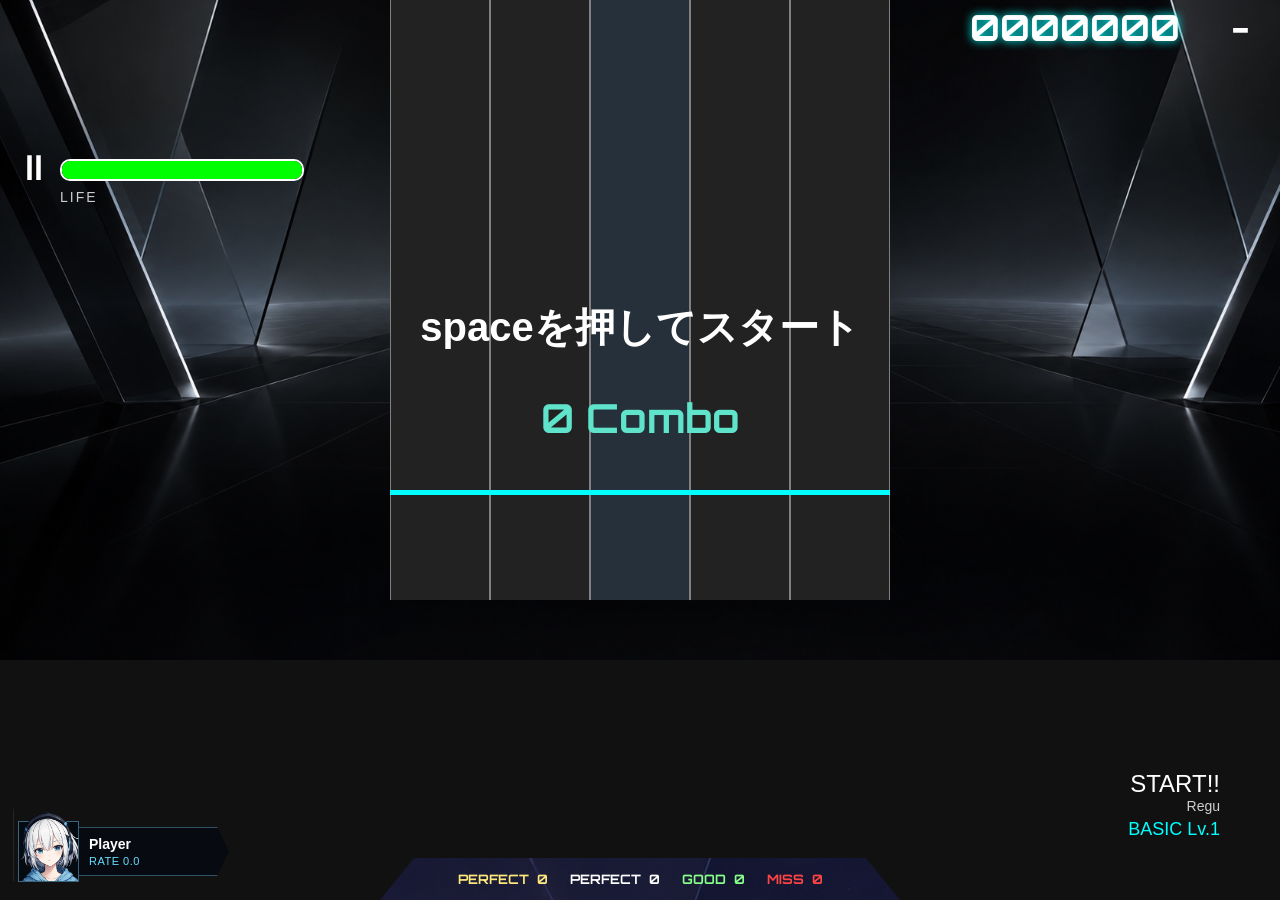
==== index.html @ 414ab13a "first release" ====
<!DOCTYPE html>
<html lang="ja">

<head>
  <meta charset="UTF-8">
  <title>Rhythm Game</title>
  <meta name="viewport" content="width=device-width, initial-scale=1.0, maximum-scale=1.0, user-scalable=no">

  <link rel="stylesheet" href="style.css">

  <link
  rel="preconnect"
  href="https://fonts.googleapis.com">

<link
  rel="preconnect"
  href="https://fonts.gstatic.com"
  crossorigin>

<link
  href="https://fonts.googleapis.com/css2?family=Orbitron:wght@700&display=swap"
  rel="stylesheet">
  
</head>

<body>

  <div id="game">

    <div class="lane" id="lane0">
      <div class="flash"></div>
    </div>

    <div class="lane" id="lane1">
      <div class="flash"></div>
    </div>

    <div class="lane" id="lane2">
      <div class="flash"></div>
    </div>

    <div class="lane" id="lane3">
      <div class="flash"></div>
    </div>

    <div class="lane" id="lane4">
      <div class="flash"></div>
    </div>

    <div id="judgeline"></div>

    <div id="cover"></div>

    <h1 id="startText">
  spaceを押してスタート
</h1>
    <div id="scoreArea">
  <h2 id="score">0000000</h2>
  <h2 id="rank">-</h2>
</div>
    <p id="fastLate"></p>
    <h2 id="combo">0 Combo</h2>
    <button id="pauseButton">⏸</button>

    <div id="clearSplash">CLEAR!</div>
    <div id="finishRing"></div>

    <h1 id="fullCombo">FULL COMBO!!</h1>
<h1 id="allPerfect">ALL PERFECT!!</h1>
<h1 id="ultimatePerfect">ULTIMATE PERFECT!!!</h1>

    <h1 id="failed">FAILED</h1>
 
    <div id="lifeText">
  LIFE
</div>

    <div id="lifeBar">
    <div id="lifeFill"></div>
    </div>

  </div>

  <div id="judgeCounterPanel">
  <span class="judgeCounter yellow">PERFECT <b id="yellowPerfectCounter">0</b></span>
  <span class="judgeCounter white">PERFECT <b id="whitePerfectCounter">0</b></span>
  <span class="judgeCounter good">GOOD <b id="goodCounter">0</b></span>
  <span class="judgeCounter miss">MISS <b id="missCounter">0</b></span>
</div>

  <h1 id="result"></h1>

   <div id="songInfo">

    <div id="songTitle"></div>

    <div id="songArtist"></div>

    <div id="songDifficulty"></div>

  </div>
  
  <div id="resultScreen">

  <div id="resultPartnerArea">
  <img id="resultPartnerImage" src="images/partners/breaka_full.png" alt="">
  </div>

  <div id="profileArea">
  <button id="partnerIconButton">
    <img id="partnerIcon" src="images/partners/breaka_icon.png" alt="">
  </button>

  <div id="profilePanel">
    <div id="profileName">Player</div>
    <div>
      <span id="rateGain"></span>
      <span id="profileRate">RATE 0.0</span>
    </div>
  </div>

</div>

  <!-- 帯 -->
  <div id="resultBanner">
    <div id="resultBadge"></div>
  </div>

  <!-- メインエリア -->
  <div id="resultMain">

    <!-- 左半分 -->
    <div id="resultLeft">

      <div id="resultSongInfo">
        <div id="resultTitle"></div>
        <div id="resultArtist"></div>
        <div id="resultDifficulty"></div>
      </div>

      <div id="resultScoreArea">
        <div id="resultScore"></div>
        <div id="resultRank"></div>
      </div>

      <div id="resultBestScore"></div>

      <div id="resultJudge">
        <div id="resultYellowPerfect"></div>
        <div id="resultPerfect"></div>
        <div id="resultGood"></div>
        <div id="resultMiss"></div>
      </div>

      <div id="resultFastLate">
        <div id="resultFast"></div>
        <div id="resultLate"></div>
      </div>

      <div id="partnerExpNotify"></div>

    </div>

    <!-- 右半分 -->
    <div id="resultRight">
      <img id="resultJacket" src="" alt="jacket">
    </div>

  </div>
  <div id="storyUnlockNotice"></div>

  <!-- ボタン -->
  <div id="resultButtons">
    <button id="retryButton">RETRY</button>
    <button id="selectButton">SELECT</button>
  </div>
  
</div>

</div>

<div id="pauseScreen">
  <button id="pauseRetry">RETRY</button>
  <button id="pauseBack">BACK</button>
  <button id="pauseContinue">CONTINUE</button>
</div>

<div id="fadeOverlay"></div>
<div id="blackOverlay"></div>
<div id="secretNoiseOverlay"></div>

 <script src="script.js"></script>

</body>

<div id="playProfileArea">
  <div id="playPartnerIconButton">
    <img id="playPartnerIcon" src="images/partners/breaka_icon.png" alt="">
  </div>

  <div id="playProfilePanel">
    <div id="playProfileName">Player</div>
    <div id="playProfileRate">RATE 0.0</div>
  </div>
</div>

</html>
---- style.css ----
body {
  background: #111;

  margin: 0;

  overflow: hidden;

  color: white;

  font-family: sans-serif;

  text-align: center;
}

#game {
  width: 500px;

  height: 600px;

  margin: auto;

  position: relative;

  background: #222;

  display: flex;

  overflow: hidden;
}

.lane {
  width: 100px;

  height: 100%;

  position: relative;

  border-left: 1px solid gray;

  border-right: 1px solid gray;

  overflow: hidden;
}

#lane2 {
  background: #26303a;
}

.note {
  width: 80px;

  height: 20px;

  background: hotpink;

  position: absolute;

  left: 10px;

  z-index: 2;

  border-radius: 10px;
}

#judgeline {
  position: absolute;

  bottom: 105px;

  width: 100%;

  height: 5px;

  background: cyan;

  z-index: 6;
}

#result {
  position: fixed;
  left: 50%;
  top: 600px;
  transform: translateX(-50%);
  transform-origin: center;
  font-size: 28px;
  font-family: 'Orbitron', sans-serif;
  pointer-events: none;
  z-index: 10;
  white-space: nowrap;
}

#combo {
  position: absolute;

  left: 50%;

  top: 360px;

  transform: translateX(-50%);

  font-size: 40px;

  color: rgb(95, 228, 203);

  z-index: 10;

  pointer-events: none;

   font-family:'Orbitron',sans-serif;

   white-space: nowrap;
}

.flash {
  position: absolute;
  bottom: 98px;
  width: 100%;
  height: 20px;
  background: radial-gradient(ellipse at center, rgba(255,255,255,1) 0%, rgba(255,255,255,0.7) 60%, transparent 100%);
  opacity: 0;
  transition: 0.05s;
  z-index: 4;
  filter: blur(1.2px);
  clip-path: none; /* blurとclip-pathは相性が悪いので削除 */
}

.dual {
  background: cyan;
  box-shadow:
    0 0 10px cyan;
}

#lifeBar {
  position: fixed;
  left: 60px;
  bottom: 719px;
  width: 240px;
  height: 18px;
  border: 2px solid white;
  background: #222;
  overflow: hidden;
  border-radius: 10px;
}

#lifeFill {
  display: block;
  width: 100%;
  height: 100%;
  background: lime;
  transition:
  width 0.2s linear,
  background-color 0.2s linear;
  border-radius: 7px
}

#judgeCounterPanel {
  position: fixed;
  left: 50%;
  bottom: 0;
  transform: translateX(-50%);
  width: 520px;
  height: 42px;
  display: flex;
  align-items: center;
  justify-content: center;
  gap: 22px;
  background: url(assets/bg/story_bg.jpg);
  color: white;
  font-family: "Orbitron", sans-serif;
  font-size: 13px;
  font-weight: bold;
  z-index: 70;
  pointer-events: none;
  clip-path: polygon(
    34px 0%,
    calc(100% - 34px) 0%,
    100% 100%,
    0% 100%
  );
}

.judgeCounter b {
  margin-left: 4px;
}

.judgeCounter.yellow {
  color: #ffe87c;
}

.judgeCounter.white {
  color: #ffffff;
}

.judgeCounter.good {
  color: #88FF88;
}

.judgeCounter.miss {
  color: #ff4444;
}

#failed {
  position: absolute;

  left: 50%;
  top: 320px;

  transform: translateX(-50%);

  font-size: 64px;

  color: red;

  opacity: 0;

  z-index: 30;

  pointer-events: none;

  text-shadow:
    0 0 10px red;

    font-family:
    'Orbitron',
    sans-serif;

  letter-spacing: 2px;
}

.measureLine {
  position: absolute;
  width: 500px;
  height: 1px;
  background: rgba(255, 255, 255, 0.3);
}

@keyframes heartbeat {
  0%   { transform: translate(-50%, -50%) scale(1); }
  10%  { transform: translate(-50%, -50%) scale(1.08); }
  20%  { transform: translate(-50%, -50%) scale(1); }
  30%  { transform: translate(-50%, -50%) scale(1.05); }
  40%  { transform: translate(-50%, -50%) scale(1); }
  100% { transform: translate(-50%, -50%) scale(1); }
}

#startText {
  position: absolute;
  top: 50%;
  left: 50%;
  transform: translate(-50%, -50%);
  color: white;
  font-size: 40px;
  z-index: 20;
  white-space: nowrap;
  animation: heartbeat 1.2s ease-in-out infinite;
}

#lifeText {
  position: fixed;
  left: 60px;
  bottom: 695px;
  color: white;
  font-size: 14px;
  letter-spacing: 2px;
  opacity: 0.8;
}

#songInfo {
  position: fixed;
  right: 60px;
  bottom: 60px;
  text-align: right;
  color: white;
  z-index: 9999;
  overflow: visible;
  height: auto;
}

#songTitle {
  font-size: 24px;
}

#songArtist {
  font-size: 14px;
  opacity: 0.8;
}

#songDifficulty {
  display: block;
  color: cyan;
  font-size: 18px;
 margin-top: 5px;
}

#score {
  position: fixed;
  top: -25px;
  right: 100px;
  color: white;
  font-size: 36px;
  font-family:
    'Orbitron',
    sans-serif;

  text-shadow:
    0 0 10px cyan;
}

#rank {
  position: fixed;
  top: -25px;
  right: 30px;
  font-size: 36px;
  font-family: 'Orbitron', sans-serif;
}

#fastLate {
  position: absolute;
  left: 50%;
  top: 335px;
  transform: translateX(-50%);
  font-size: 18px;
  color: white;
  z-index: 10;
  pointer-events: none;
  font-family: 'Orbitron', sans-serif;
}

#finishRing {
  position: fixed;
  left: 50%;
  top: 42%;
  width: 80px;
  height: 80px;
  border: 2px solid rgba(255, 183, 197, 0.8);
  border-radius: 50%;
  transform: translate(-50%, -50%) scale(0.2);
  opacity: 0;
  pointer-events: none;
  z-index: 119;
}

#finishRing.show {
  animation: finishRingExpand 0.55s ease-out forwards;
}

@keyframes finishRingExpand {
  0% {
    opacity: 0.75;
    transform: translate(-50%, -50%) scale(0.2);
  }
  100% {
    opacity: 0;
    transform: translate(-50%, -50%) scale(8);
  }
}

#clearSplash {
  position: fixed;
  left: 50%;
  top: 42%;
  transform: translate(-50%, -50%) scale(0.92);
  font-family: "Orbitron", sans-serif;
  font-size: 72px;
  font-weight: bold;
  letter-spacing: 2px;
  opacity: 0;
  pointer-events: none;
  z-index: 120;
  text-shadow:
    0 0 10px currentColor,
    0 0 28px currentColor;
}

#clearSplash.show {
  animation: clearSplashFade 1.2s ease forwards;
}

@keyframes clearSplashFade {
  0% {
    opacity: 0;
    transform: translate(-50%, -50%) scale(0.88);
  }
  18% {
    opacity: 1;
    transform: translate(-50%, -50%) scale(1.04);
  }
  70% {
    opacity: 1;
    transform: translate(-50%, -50%) scale(1);
  }
  100% {
    opacity: 0;
    transform: translate(-50%, -50%) scale(1.08);
  }
}

#fullCombo {
  position: fixed;
  font-size: 42px;
  top: 370px;
  left: 50%;
  transform: translateX(-50%);
  color: #FFD700;
  opacity: 0;
  pointer-events: none;
  font-family: 'Orbitron', sans-serif;
}

#allPerfect {
  position: fixed;
  font-size: 42px;
  top: 370px;
  left: 50%;
  transform: translateX(-50%);
  color: #FFB7C5;
  opacity: 0;
  pointer-events: none;
  font-family: 'Orbitron', sans-serif;
}

#ultimatePerfect {
  position: fixed;
  font-size: 42px;
  top: 370px;
  left: 50%;
  transform: translateX(-50%);
  background: linear-gradient(90deg, #FFB7C5, #B7E0FF);
  -webkit-background-clip: text;
  -webkit-text-fill-color: transparent;
  opacity: 0;
  pointer-events: none;
  font-family: 'Orbitron', sans-serif;
}
#resultScreen {
  display: none;
  position: fixed;
  top: 0;
  left: 0;
  width: 100%;
  height: 100%;
  background: rgba(0, 0, 0, 0.9);
  z-index: 100;
  opacity: 0;
  transition: opacity 0.8s ease;
  font-family: 'Orbitron', sans-serif;
  color: white;
  flex-direction: column;
  align-items: center;
  justify-content: space-between;
  padding: 20px 0;
}

#resultScreen.visible {
  display: flex;
}

#resultScreen.fadeIn {
  opacity: 1;
}

/* 帯 */
#resultBanner {
  width: 100%;
  padding: 14px 40px;
  background: rgba(255, 255, 255, 0.08);
  border-top: 1px solid rgba(255, 255, 255, 0.15);
  border-bottom: 1px solid rgba(255, 255, 255, 0.15);
  display: flex;
  align-items: center;
  justify-content: center;
  margin-top: 45px;
}

#resultBadge {
  font-size: 24px;
  letter-spacing: 2px;
}

#resultPartnerArea {
  position: absolute;
  left: 24px;
  bottom: 0;
  width: 280px;
  height: 520px;
  pointer-events: none;
  z-index: 2;
}

#resultPartnerImage {
  width: 190%;
  height: 190%;
  object-fit: contain;
  object-position: bottom center;
  display: block;
  position:absolute;
  left: -50px;
  top: -500px;
}

/* メインエリア */
#resultMain {
  display: flex;
  width: 100%;
  flex: 1;
  padding: 20px 40px;
  gap: 20px;
}

/* 左半分 */
#resultLeft {
  flex: 1;
  display: flex;
  flex-direction: column;
  justify-content: center;
  gap: 16px;
  align-items: flex-start;
  padding-left: 420px;
  margin-top: -20px;
}

#resultSongInfo {
  font-family: sans-serif;
  text-align: left;
}

#resultTitle {
  font-size: 36px;
  color: white;
}

#resultArtist {
  font-size: 22px;
  color: #aaaaaa;
  margin-top: 4px;
}

#resultDifficulty {
  font-size: 20px;
  color: #aaaaaa;
  margin-top: 4px;
}

#resultScoreArea {
  display: flex;
  align-items: center;
  gap: 16px;
  justify-content: flex-start;
}

#resultScore {
  font-size: 58px;
  color: white;
  text-shadow: 0 0 10px cyan;
}

#resultRank {
  font-size: 62px;
}

#resultBestScore {
  font-size: 18px;
  color: #aaaaaa;
  margin-top: -8px; /* ← 追加 */
}

#resultJudge {
  display: flex;
  flex-direction: row;
  gap: 16px;
  font-size: 20px;
  justify-content: flex-start;
}

#resultYellowPerfect {
  color: #FFE87C;
}

#resultPerfect {
  color: white;
}

#resultGood {
  color: #88FF88;
}

#resultMiss {
  color: #FF4444;
}

#resultFastLate {
  display: flex;
  gap: 20px;
  font-size: 14px;
  color: #aaaaaa;
  justify-content: flex-start;
}

#partnerExpNotify {
  position: absolute;
  left: 150px;
  top: 45%;
  transform: translateY(-50%);
  display: flex;
  flex-direction: column;
  align-items: center;
  gap: 8px;
  pointer-events: none;
  z-index: 200;
}

.expNotifyText {
  font-family: 'Orbitron', sans-serif;
  font-size: 25px;
  color: #FF4444;
  opacity: 0;
  text-shadow: 0 0 6px white, 0 0 12px white;
  animation: expFade 4s ease forwards;
}

.levelUpText {
  font-family: 'Orbitron', sans-serif;
  font-size: 30px;
  color: #FF4444;
  opacity: 0;
text-shadow: 0 0 6px white, 0 0 12px white;
  animation: expFade 4s ease forwards;
}

@keyframes expFade {
  0%   { opacity: 0; transform: translateY(10px); }
  20%  { opacity: 1; transform: translateY(0); }
  70%  { opacity: 1; transform: translateY(0); }
  100% { opacity: 0; transform: translateY(-10px); }
}

/* 右半分 */
#resultRight {
  flex: 1;
  display: flex;
  align-items: center;
  justify-content: center;
}

#resultJacket {
  width: 420px;
  height: 420px;
  object-fit: cover;
  transform: rotate(5deg);
  box-shadow: -8px 8px 24px rgba(0, 0, 0, 0.8);
  border: 2px solid rgba(255, 255, 255, 0.2);
  margin-left: -70px;
}

#storyUnlockNotice {
  margin: 14px 0;
  min-height: 24px;
  color: #66ddff;
  font-size: 16px;
  font-weight: bold;
  text-shadow: 0 0 8px rgba(102, 221, 255, 0.75);
  opacity: 0;
  transition: opacity 0.4s ease;
}

#storyUnlockNotice.visible {
  opacity: 1;
}

#resultButtons {
  display: flex;
  gap: 20px;
  margin-top: 0; 
  margin-bottom: 70px; 
}

#retryButton, #selectButton {
  font-family: 'Orbitron', sans-serif;
  font-size: 18px;
  padding: 10px 40px;
  background: transparent;
  border: 2px solid white;
  color: white;
  cursor: pointer;
  transition: background 0.2s, color 0.2s;
}

#retryButton:hover, #selectButton:hover {
  background: white;
  color: black;
}

#pauseButton {
  position: fixed;
  bottom: 710px;
  left: 10px;
  font-size: 36px;
  background: transparent;
  border: none;
  color: white;
  cursor: pointer;
  z-index: 50;
}

#pauseScreen {
  display: none;
  position: fixed;
  top: 0;
  left: 0;
  width: 100%;
  height: 100%;
  background: rgba(0, 0, 0, 0.85);
  z-index: 100;
  opacity: 0;
  transition: opacity 0.3s ease;
  flex-direction: column;
  align-items: center;
  justify-content: center;
  gap: 20px;
  font-family: 'Orbitron', sans-serif;
}

#pauseScreen.visible {
  display: flex;
}

#pauseScreen.fadeIn {
  opacity: 1;
}

#pauseRetry {
  font-family: 'Orbitron', sans-serif;
  font-size: 18px;
  width: 170px;
  padding: 10px 40px;
  background: white;
  border: 2px solid white;
  color: black;
  cursor: pointer;
  transition: background 0.2s, color 0.2s;
}

#pauseRetry:hover {
  background: #dddddd;
}

#pauseBack {
  font-family: 'Orbitron', sans-serif;
  font-size: 18px;
  width: 170px;
  padding: 10px 40px;
  background: white;
  border: 2px solid white;
  color: black;
  cursor: pointer;
  transition: background 0.2s, color 0.2s;
}

#pauseBack:hover {
  background: #dddddd;
}

#pauseContinue {
  display: flex;              /* ← 必須 */
  justify-content: center;    /* 横方向の中央 */
  align-items: center;        /* 縦方向の中央 */
  
  font-family: 'Orbitron', sans-serif;
  font-size: 18px;
  width: 170px;
  padding: 10px 40px;
  background: #66BBFF;
  border: 2px solid #66BBFF;
  color: white;
  cursor: pointer;
  transition: background 0.2s;
}


#pauseContinue:hover {
  background: #44AAFF;
  border-color: #44AAFF;
}

#fadeOverlay {
  position: fixed;
  top: 0;
  left: 0;
  width: 100%;
  height: 100%;
  background: black;
  z-index: 999;
  opacity: 1;
  pointer-events: none;
  transition: opacity 0.8s ease;
}

#fadeOverlay.fadeIn {
  opacity: 0;
}

#blackOverlay {
  position: fixed;
  top: 0;
  left: 0;
  width: 100%;
  height: 100%;
  background: black;
  z-index: 998;
  opacity: 0;
  pointer-events: none;
  transition: opacity 0.6s ease;
}

#blackOverlay.dark {
  opacity: 1;
}

#secretNoiseOverlay {
  position: fixed;
  inset: 0;
  pointer-events: none;
  opacity: 0;
  z-index: 9998;
  background:
    repeating-linear-gradient(
      0deg,
      rgba(255, 255, 255, 0.11) 0px,
      rgba(255, 255, 255, 0.11) 4px,
      transparent 4px,
      transparent 12px
    );
  mix-blend-mode: screen;
}

#secretNoiseOverlay.active {
  opacity: 1;
  animation: secretNoiseShake 0.03s infinite;
}

#secretNoiseOverlay.active::before {
  content: '';
  position: fixed;
  inset: 0;
  background: repeating-linear-gradient(
    0deg,
    rgba(255, 0, 0, 0.08) 0px,
    rgba(255, 0, 0, 0.08) 2px,
    transparent 1px,
    transparent 3px
  );
  animation: glitchRed 0.15s infinite;
  mix-blend-mode: screen;
  pointer-events: none;
}

#secretNoiseOverlay.active::after {
  content: '';
  position: fixed;
  inset: 0;
  background: repeating-linear-gradient(
    0deg,
    rgba(0, 100, 255, 0.08) 0px,
    rgba(0, 100, 255, 0.08) 2px,
    transparent 1px,
    transparent 6px
  );
  animation: glitchBlue 0.15s infinite;
  mix-blend-mode: screen;
  pointer-events: none;
}

@keyframes secretNoiseShake {
  0%   { transform: translate(0, 0); filter: hue-rotate(0deg); }
  10%  { transform: translate(-8px, 4px); filter: hue-rotate(90deg) saturate(2); }
  20%  { transform: translate(8px, -4px); filter: hue-rotate(0deg); }
  30%  { transform: translate(-6px, -6px); filter: hue-rotate(180deg) saturate(3); }
  40%  { transform: translate(6px, 2px); filter: hue-rotate(0deg); }
  50%  { transform: translate(-4px, 6px); filter: hue-rotate(270deg) saturate(2); }
  60%  { transform: translate(4px, -6px); filter: hue-rotate(0deg); }
  70%  { transform: translate(-8px, 4px); filter: hue-rotate(90deg) saturate(3); }
  80%  { transform: translate(8px, -2px); filter: hue-rotate(0deg); }
  90%  { transform: translate(-4px, -4px); filter: hue-rotate(180deg) saturate(2); }
  100% { transform: translate(0, 0); filter: hue-rotate(0deg); }
}

@keyframes glitchRed {
  0%   { clip-path: inset(0 0 95% 0); transform: translate(-4px, 0); }
  20%  { clip-path: inset(30% 0 50% 0); transform: translate(4px, 0); }
  40%  { clip-path: inset(60% 0 20% 0); transform: translate(-4px, 0); }
  60%  { clip-path: inset(80% 0 5% 0); transform: translate(4px, 0); }
  80%  { clip-path: inset(10% 0 70% 0); transform: translate(-4px, 0); }
  100% { clip-path: inset(0 0 95% 0); transform: translate(0, 0); }
}

@keyframes glitchBlue {
  0%   { clip-path: inset(50% 0 30% 0); transform: translate(4px, 0); }
  20%  { clip-path: inset(10% 0 80% 0); transform: translate(-4px, 0); }
  40%  { clip-path: inset(70% 0 10% 0); transform: translate(4px, 0); }
  60%  { clip-path: inset(20% 0 60% 0); transform: translate(-4px, 0); }
  80%  { clip-path: inset(90% 0 0% 0); transform: translate(4px, 0); }
  100% { clip-path: inset(50% 0 30% 0); transform: translate(0, 0); }
}

.glitch {
  animation: secretNoiseShake 0.1s infinite;
  position: relative;
}

.glitch::before {
  content: '';
  position: absolute;
  top: 0;
  left: 0;
  width: 100%;
  height: 100%;
  background: inherit;
  animation: glitchRed 0.15s infinite;
  mix-blend-mode: screen;
  opacity: 0.6;
  background: rgba(255, 0, 0, 0.3);
  z-index: 999;
  pointer-events: none;
}

.glitch::after {
  content: '';
  position: absolute;
  top: 0;
  left: 0;
  width: 100%;
  height: 100%;
  animation: glitchBlue 0.15s infinite;
  mix-blend-mode: screen;
  opacity: 0.6;
  background: rgba(0, 0, 255, 0.3);
  z-index: 999;
  pointer-events: none;
}

@keyframes judgePopFade {
  0%   { opacity: 1; transform: translateX(-50%) scale(1.4); }
  20%  { opacity: 1; transform: translateX(-50%) scale(1.0); }
  70%  { opacity: 1; transform: translateX(-50%) scale(1.0); }
  100% { opacity: 0; transform: translateX(-50%) scale(1.0); }
}

.judgePop {
  animation: judgePopFade 0.6s ease forwards;
}

.particle {
  position: absolute;
  width: 6px;
  height: 6px;
  border-radius: 50%;
  pointer-events: none;
  z-index: 15;
}

@keyframes particleFly {
  0% {
    opacity: 1;
    transform: translate(0, 0) scale(1);
  }
  100% {
    opacity: 0;
    transform: translate(var(--tx), var(--ty)) scale(0.3);
  }
}

@keyframes laneGlow {
  0%   { opacity: 0.2; }
  100% { opacity: 0; }
}

.laneGlowEffect {
  position: absolute;
  top: 0;
  left: 0;
  width: 100%;
  height: 100%;
  pointer-events: none;
  z-index: 3;
  animation: laneGlow 0.4s ease-out forwards;
}

@keyframes comboPerfectGlow {
  0%   { text-shadow: 0 0 6px white, 0 0 12px white; }
  50%  { text-shadow: 0 0 12px white, 0 0 24px white; }
  100% { text-shadow: 0 0 6px white, 0 0 12px white; }
}

#combo.glowing {
  animation: comboPerfectGlow 1.5s ease-in-out infinite;
}

#profileArea {
  position: fixed;
  left: 18px;
  bottom: 18px;
  display: flex;
  align-items: center;
  gap: 0;
  z-index: 20;
}

#profilePanel {
  min-width: 130px;
  padding: 8px 10px;
  background: rgba(5, 10, 18, 0.72);
  border: 1px solid rgba(120, 210, 255, 0.35);
  border-right: none;
  color: white;
  text-align: left;
  clip-path: polygon(
    0% 0%,
    calc(100% - 12px) 0%,
    100% 50%,
    calc(100% - 12px) 100%,
    0% 100%
  ); 
  margin-left: -1px;
}

#partnerIconButton {
  position: relative;
  width: 59px;
  height: 59px;
  padding: 0;
  border: 1px solid rgba(120, 210, 255, 0.45);
  background: rgba(5, 10, 18, 0.78);
  cursor: pointer;
  overflow: visible;
}

#partnerIcon {
  position: absolute;
  left: 50%;
  bottom: 0;
  width: 74px;
  height: 74px;
  object-fit: contain;
  transform: translateX(-50%);
  pointer-events: none;
}

#profileName {
  font-size: 14px;
  font-weight: bold;
  line-height: 1.2;
}

#profileRate {
  margin-top: 3px;
  font-size: 11px;
  color: #66ddff;
  letter-spacing: 0.5px;
}

#rateGain {
  margin-right: 6px;
  color: #ff4444;
  font-size: 11px;
  font-weight: bold;
}

#playProfileArea {
  position: fixed;
  left: 18px;
  bottom: 18px;
  display: flex;
  align-items: center;
  gap: 0;
  z-index: 80;
  overflow: visible;
  pointer-events: none;
}

#playProfilePanel {
  min-width: 130px;
  padding: 8px 10px;
  background: rgba(5, 10, 18, 0.72);
  border: 1px solid rgba(120, 210, 255, 0.35);
  border-right: none;
  color: white;
  text-align: left;
  clip-path: polygon(
    0% 0%,
    calc(100% - 12px) 0%,
    100% 50%,
    calc(100% - 12px) 100%,
    0% 100%
  );
  margin-left: -1px;
}

#playPartnerIconButton {
  position: relative;
  width: 59px;
  height: 59px;
  padding: 0;
  border: 1px solid rgba(120, 210, 255, 0.45);
  background: rgba(5, 10, 18, 0.78);
  overflow: visible;
}

#playPartnerIcon {
  position: absolute;
  left: 50%;
  bottom: 0;
  width: 72px;
  height: 72px;
  object-fit: contain;
  transform: translateX(-50%);
  pointer-events: none;
}

#playProfileName {
  font-size: 14px;
  font-weight: bold;
  line-height: 1.2;
}

#playProfileRate {
  margin-top: 3px;
  font-size: 11px;
  color: #66ddff;
  letter-spacing: 0.5px;
}
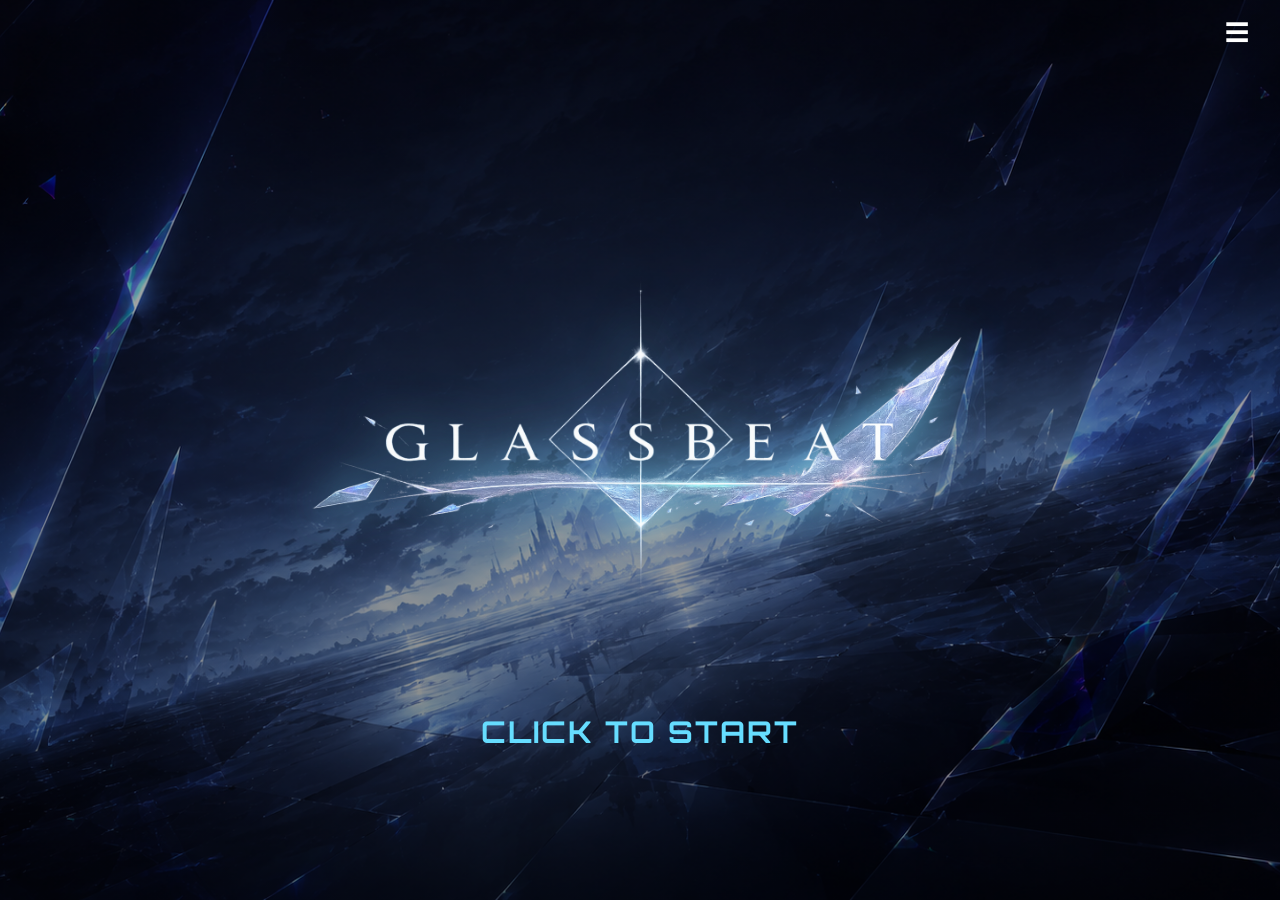
==== commit 164e09fd: "add title screen" ====
--- a/index.html
+++ b/index.html
@@ -1,207 +1,42 @@
 <!DOCTYPE html>
 <html lang="ja">
-
 <head>
   <meta charset="UTF-8">
-  <title>Rhythm Game</title>
-  <meta name="viewport" content="width=device-width, initial-scale=1.0, maximum-scale=1.0, user-scalable=no">
+  <title>GlassBeat</title>
+  <link rel="stylesheet" href="title.css">
+  <link href="https://fonts.googleapis.com/css2?family=Orbitron:wght@400;700&display=swap" rel="stylesheet">
+</head>
+<body>
+  <div id="titleFadeOverlay"></div>
 
-  <link rel="stylesheet" href="style.css">
+  <main id="titleScreen">
+    <img id="titleLogo" src="assets/title/logo.png" alt="GlassBeat">
+    <div id="titleStartText">CLICK TO START</div>
+  </main>
 
-  <link
-  rel="preconnect"
-  href="https://fonts.googleapis.com">
+  <div id="endingDemoText"></div>
 
-<link
-  rel="preconnect"
-  href="https://fonts.gstatic.com"
-  crossorigin>
+  <!-- ハンバーガーメニュー -->
+<button id="menuButton">☰</button>
 
-<link
-  href="https://fonts.googleapis.com/css2?family=Orbitron:wght@700&display=swap"
-  rel="stylesheet">
-  
-</head>
-
-<body>
-
-  <div id="game">
-
-    <div class="lane" id="lane0">
-      <div class="flash"></div>
-    </div>
-
-    <div class="lane" id="lane1">
-      <div class="flash"></div>
-    </div>
-
-    <div class="lane" id="lane2">
-      <div class="flash"></div>
-    </div>
-
-    <div class="lane" id="lane3">
-      <div class="flash"></div>
-    </div>
-
-    <div class="lane" id="lane4">
-      <div class="flash"></div>
-    </div>
-
-    <div id="judgeline"></div>
-
-    <div id="cover"></div>
-
-    <h1 id="startText">
-  spaceを押してスタート
-</h1>
-    <div id="scoreArea">
-  <h2 id="score">0000000</h2>
-  <h2 id="rank">-</h2>
-</div>
-    <p id="fastLate"></p>
-    <h2 id="combo">0 Combo</h2>
-    <button id="pauseButton">⏸</button>
-
-    <div id="clearSplash">CLEAR!</div>
-    <div id="finishRing"></div>
-
-    <h1 id="fullCombo">FULL COMBO!!</h1>
-<h1 id="allPerfect">ALL PERFECT!!</h1>
-<h1 id="ultimatePerfect">ULTIMATE PERFECT!!!</h1>
-
-    <h1 id="failed">FAILED</h1>
- 
-    <div id="lifeText">
-  LIFE
+<!-- メニューポップアップ -->
+<div id="menuOverlay" class="hidden"></div>
+<div id="menuPopup" class="hidden">
+  <button id="creditButton">クレジット</button>
+  <button id="resetButton">データのリセット</button>
 </div>
 
-    <div id="lifeBar">
-    <div id="lifeFill"></div>
-    </div>
-
-  </div>
-
-  <div id="judgeCounterPanel">
-  <span class="judgeCounter yellow">PERFECT <b id="yellowPerfectCounter">0</b></span>
-  <span class="judgeCounter white">PERFECT <b id="whitePerfectCounter">0</b></span>
-  <span class="judgeCounter good">GOOD <b id="goodCounter">0</b></span>
-  <span class="judgeCounter miss">MISS <b id="missCounter">0</b></span>
+<!-- クレジットポップアップ -->
+<div id="creditOverlay" class="hidden"></div>
+<div id="creditPopup" class="hidden">
+  <button id="creditClose">✕</button>
+  <div id="creditText">音源：DOVA-SYNDROME様<br>
+Tak_mfk様<br>UcchiiØ-うっちーぜろ-様<br>kuku様<br>さんうさぎ様<br>
+イラスト：Chat GPT canva AI ほか<br>
+テストプレイ：かつらにき
+<br>友人の皆様<br>開発：glassniki</div>
 </div>
 
-  <h1 id="result"></h1>
-
-   <div id="songInfo">
-
-    <div id="songTitle"></div>
-
-    <div id="songArtist"></div>
-
-    <div id="songDifficulty"></div>
-
-  </div>
-  
-  <div id="resultScreen">
-
-  <div id="resultPartnerArea">
-  <img id="resultPartnerImage" src="images/partners/breaka_full.png" alt="">
-  </div>
-
-  <div id="profileArea">
-  <button id="partnerIconButton">
-    <img id="partnerIcon" src="images/partners/breaka_icon.png" alt="">
-  </button>
-
-  <div id="profilePanel">
-    <div id="profileName">Player</div>
-    <div>
-      <span id="rateGain"></span>
-      <span id="profileRate">RATE 0.0</span>
-    </div>
-  </div>
-
-</div>
-
-  <!-- 帯 -->
-  <div id="resultBanner">
-    <div id="resultBadge"></div>
-  </div>
-
-  <!-- メインエリア -->
-  <div id="resultMain">
-
-    <!-- 左半分 -->
-    <div id="resultLeft">
-
-      <div id="resultSongInfo">
-        <div id="resultTitle"></div>
-        <div id="resultArtist"></div>
-        <div id="resultDifficulty"></div>
-      </div>
-
-      <div id="resultScoreArea">
-        <div id="resultScore"></div>
-        <div id="resultRank"></div>
-      </div>
-
-      <div id="resultBestScore"></div>
-
-      <div id="resultJudge">
-        <div id="resultYellowPerfect"></div>
-        <div id="resultPerfect"></div>
-        <div id="resultGood"></div>
-        <div id="resultMiss"></div>
-      </div>
-
-      <div id="resultFastLate">
-        <div id="resultFast"></div>
-        <div id="resultLate"></div>
-      </div>
-
-      <div id="partnerExpNotify"></div>
-
-    </div>
-
-    <!-- 右半分 -->
-    <div id="resultRight">
-      <img id="resultJacket" src="" alt="jacket">
-    </div>
-
-  </div>
-  <div id="storyUnlockNotice"></div>
-
-  <!-- ボタン -->
-  <div id="resultButtons">
-    <button id="retryButton">RETRY</button>
-    <button id="selectButton">SELECT</button>
-  </div>
-  
-</div>
-
-</div>
-
-<div id="pauseScreen">
-  <button id="pauseRetry">RETRY</button>
-  <button id="pauseBack">BACK</button>
-  <button id="pauseContinue">CONTINUE</button>
-</div>
-
-<div id="fadeOverlay"></div>
-<div id="blackOverlay"></div>
-<div id="secretNoiseOverlay"></div>
-
- <script src="script.js"></script>
-
+  <script src="title.js"></script>
 </body>
-
-<div id="playProfileArea">
-  <div id="playPartnerIconButton">
-    <img id="playPartnerIcon" src="images/partners/breaka_icon.png" alt="">
-  </div>
-
-  <div id="playProfilePanel">
-    <div id="playProfileName">Player</div>
-    <div id="playProfileRate">RATE 0.0</div>
-  </div>
-</div>
-
 </html>
--- a/title.css
+++ b/title.css
@@ -0,0 +1,191 @@
+body {
+  margin: 0;
+  min-height: 100vh;
+  overflow: hidden;
+  background-size: cover;
+  background-position: center;
+  background-repeat: no-repeat;
+  color: white;
+  font-family: "Orbitron", "GlassBeatJP", sans-serif;
+  user-select: none;
+}
+
+#titleScreen {
+  position: fixed;
+  inset: 0;
+  display: grid;
+  place-items: center;
+  cursor: pointer;
+}
+
+#titleLogo {
+  width: min(680px, 82vw);
+  opacity: 0;
+  transform: translateY(18px) scale(1.6);
+  filter: drop-shadow(0 0 24px rgba(120, 220, 255, 0.75));
+  animation: logoFadeIn 1.4s ease forwards;
+}
+
+#titleStartText {
+  position: fixed;
+  left: 50%;
+  bottom: 150px;
+  transform: translateX(-50%);
+  color: #66ddff;
+  font-size: 30px;
+  font-weight: bold;
+  letter-spacing: 2px;
+  opacity: 0;
+  font-family: 'Orbitron', sans-serif;
+  animation: startTextFade 1.2s ease forwards 1.1s,
+             startTextBlink 1.6s ease-in-out infinite 2.3s;
+}
+
+
+#titleFadeOverlay {
+  position: fixed;
+  inset: 0;
+  background: black;
+  opacity: 1;
+  pointer-events: none;
+  z-index: 100;
+  transition: opacity 0.9s ease;
+}
+
+#titleFadeOverlay.fadeIn {
+  opacity: 0;
+}
+
+#titleFadeOverlay.fadeOut {
+  opacity: 1;
+}
+
+@keyframes logoFadeIn {
+  to {
+    opacity: 1;
+    transform: translateY(0) scale(1);
+  }
+}
+
+@keyframes startTextFade {
+  to {
+    opacity: 1;
+  }
+}
+
+@keyframes startTextBlink {
+  0%, 100% {
+    opacity: 0.45;
+  }
+  50% {
+    opacity: 1;
+  }
+}
+
+#endingDemoText {
+  position: fixed;
+  left: 50%;
+  top: 42%;
+  transform: translate(-50%, -50%);
+  width: min(900px, calc(100vw - 80px));
+  color: white;
+  font-size: 26px;
+  line-height: 1.9;
+  text-align: center;
+  white-space: pre-wrap;
+  opacity: 0;
+  z-index: 120;
+  pointer-events: none;
+  text-shadow: 0 0 12px rgba(0, 0, 0, 0.95);
+}
+
+#endingDemoText.visible {
+  opacity: 1;
+}
+
+#titleFadeOverlay.fadeOut {
+  opacity: 1;
+}
+
+#menuButton {
+  position: fixed;
+  top: 16px;
+  right: 25px;
+  font-size: 24px;
+  background: transparent;
+  border: none;
+  color: white;
+  cursor: pointer;
+  z-index: 50;
+}
+
+#menuOverlay, #creditOverlay {
+  position: fixed;
+  inset: 0;
+  background: rgba(0, 0, 0, 0.6);
+  z-index: 100;
+}
+
+#menuPopup {
+  position: fixed;
+  top: 56px;
+  right: 25px;
+  background: rgba(8, 12, 20, 0.96);
+  border: 1px solid rgba(120, 210, 255, 0.45);
+  padding: 8px 0;
+  z-index: 101;
+  display: flex;
+  flex-direction: column;
+  min-width: 160px;
+}
+
+#menuPopup button {
+  font-family: 'Orbitron', sans-serif;
+  font-size: 13px;
+  padding: 12px 20px;
+  background: transparent;
+  border: none;
+  color: white;
+  cursor: pointer;
+  text-align: left;
+  transition: background 0.2s;
+}
+
+#menuPopup button:hover {
+  background: rgba(120, 210, 255, 0.1);
+}
+
+#creditPopup {
+  position: fixed;
+  top: 50%;
+  left: 50%;
+  transform: translate(-50%, -50%);
+  background: rgba(8, 12, 20, 0.96);
+  border: 1px solid rgba(120, 210, 255, 0.45);
+  padding: 40px;
+  z-index: 101;
+  min-width: 300px;
+  text-align: center;
+  font-family: 'Orbitron', sans-serif;
+  color: white;
+}
+
+#creditClose {
+  position: absolute;
+  top: 8px;
+  right: 12px;
+  background: transparent;
+  border: none;
+  color: white;
+  font-size: 20px;
+  cursor: pointer;
+}
+
+#creditText {
+  font-size: 16px;
+  line-height: 1.8;
+}
+
+.hidden {
+  display: none !important;
+}
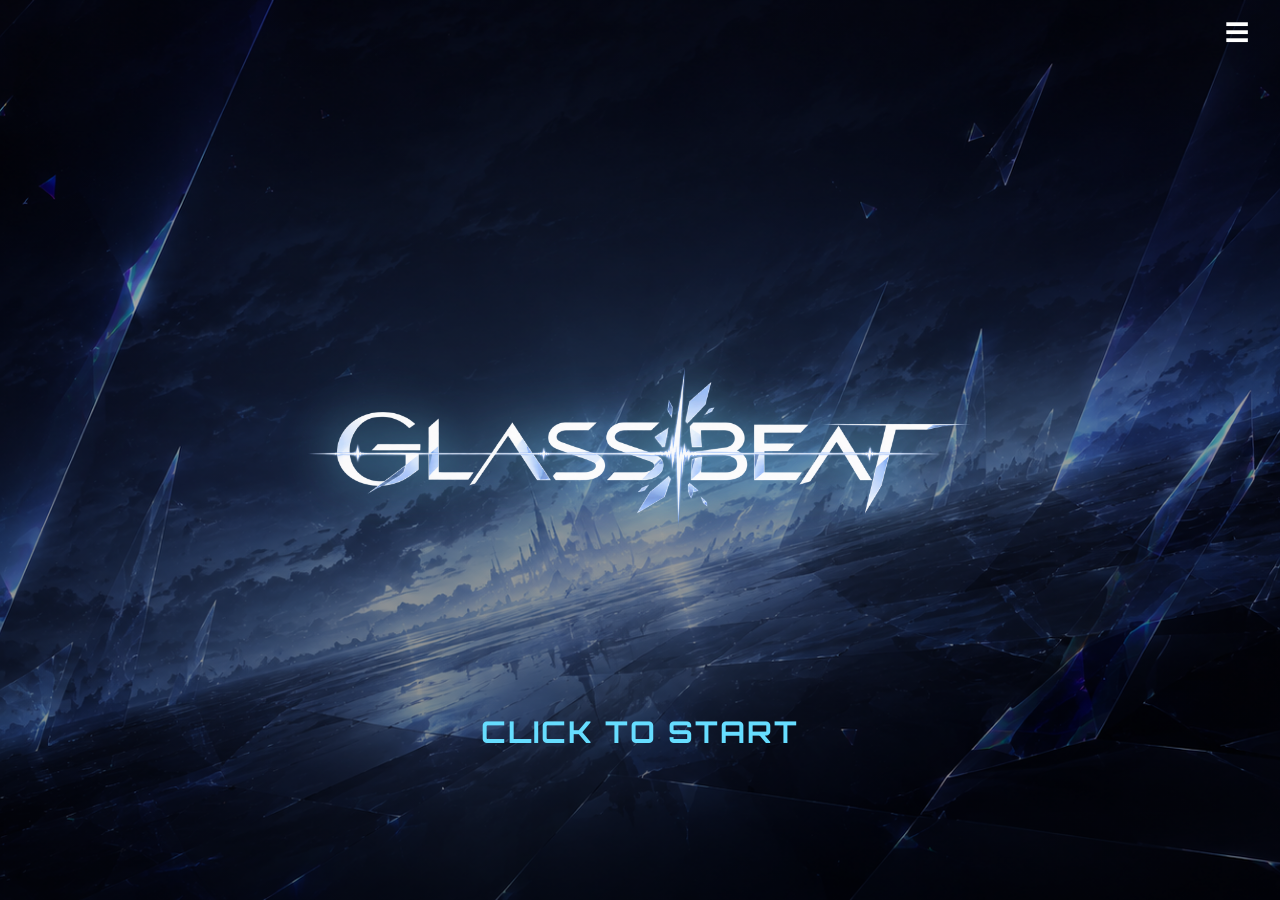
==== commit 8ab460b2: "update chapter4" ====
--- a/index.html
+++ b/index.html
@@ -2,41 +2,12 @@
 <html lang="ja">
 <head>
   <meta charset="UTF-8">
+  <link rel="icon" type="image/png" sizes="any" href="assets/favicon.png?v=20260910-1">
   <title>GlassBeat</title>
-  <link rel="stylesheet" href="title.css">
-  <link href="https://fonts.googleapis.com/css2?family=Orbitron:wght@400;700&display=swap" rel="stylesheet">
 </head>
-<body>
-  <div id="titleFadeOverlay"></div>
-
-  <main id="titleScreen">
-    <img id="titleLogo" src="assets/title/logo.png" alt="GlassBeat">
-    <div id="titleStartText">CLICK TO START</div>
-  </main>
-
-  <div id="endingDemoText"></div>
-
-  <!-- ハンバーガーメニュー -->
-<button id="menuButton">☰</button>
-
-<!-- メニューポップアップ -->
-<div id="menuOverlay" class="hidden"></div>
-<div id="menuPopup" class="hidden">
-  <button id="creditButton">クレジット</button>
-  <button id="resetButton">データのリセット</button>
-</div>
-
-<!-- クレジットポップアップ -->
-<div id="creditOverlay" class="hidden"></div>
-<div id="creditPopup" class="hidden">
-  <button id="creditClose">✕</button>
-  <div id="creditText">音源：DOVA-SYNDROME様<br>
-Tak_mfk様<br>UcchiiØ-うっちーぜろ-様<br>kuku様<br>さんうさぎ様<br>
-イラスト：Chat GPT canva AI ほか<br>
-テストプレイ：かつらにき
-<br>友人の皆様<br>開発：glassniki</div>
-</div>
-
-  <script src="title.js"></script>
+<body style="margin:0; background:#000;">
+  <script>
+    location.href = "title.html";
+  </script>
 </body>
-</html>+</html>
